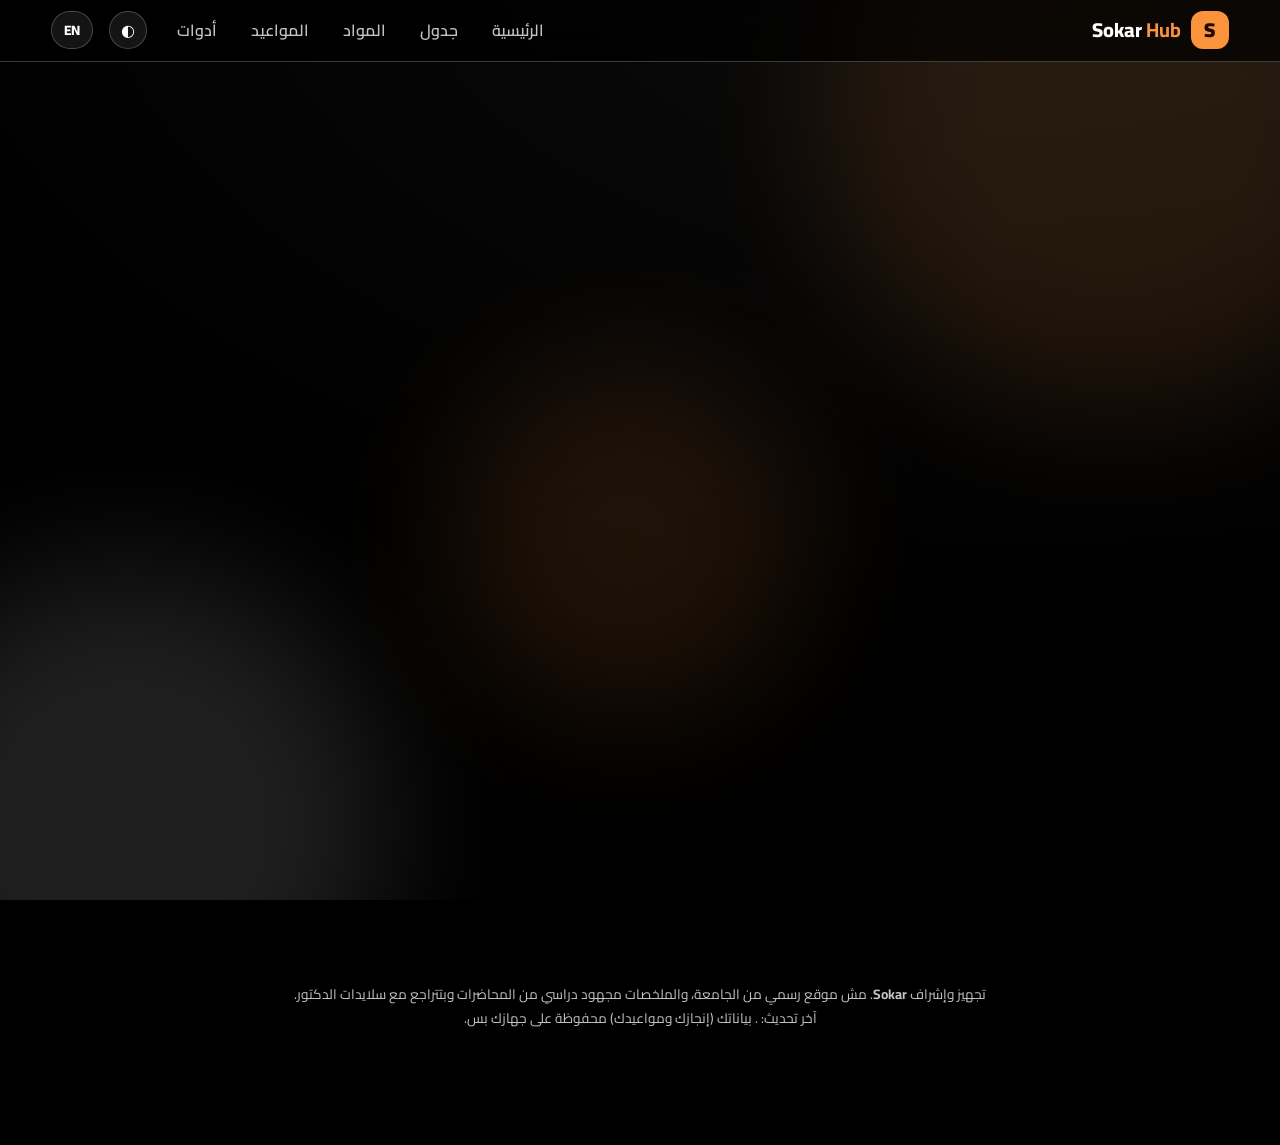
==== ar.html @ 4bd0cea4 "Add Arabic version of the website" ====
<!doctype html>
<html lang="ar" dir="rtl">
<head>
<meta charset="utf-8"><script>(function(){try{var l=localStorage.getItem("sokar.lang"),h=location.hash,ar=document.documentElement.lang==="ar";if(!l&&!ar&&/^ar/i.test(navigator.language||""))l="ar";if(l==="ar"&&!ar)location.replace("ar.html"+h);if(l==="en"&&ar)location.replace("./"+h)}catch(e){}})()</script>
<meta name="viewport" content="width=device-width,initial-scale=1,viewport-fit=cover">
<title>Sokar Hub | منصة دفعة بيزنس AIU</title>
<meta name="description" content="ملخصات المواد، المواعيد، كويزات تدريب وحاسبة معدل لدفعة Business سنة أولى AIU. تجهيز Sokar.">
<meta name="theme-color" content="#000000"><meta name="color-scheme" content="dark light">
<link rel="alternate" hreflang="en" href="./"><link rel="icon" href="data:image/svg+xml,%3Csvg xmlns='http://www.w3.org/2000/svg' viewBox='0 0 64 64'%3E%3Crect width='64' height='64' rx='16' fill='%2314b8a6'/%3E%3Ctext x='32' y='44' font-size='34' text-anchor='middle' fill='white' font-family='Arial' font-weight='700'%3ES%3C/text%3E%3C/svg%3E">
<link rel="preconnect" href="https://fonts.googleapis.com"><link rel="preconnect" href="https://fonts.gstatic.com" crossorigin>
<link href="https://fonts.googleapis.com/css2?family=Cairo:wght@400;600;800;900&display=swap" rel="stylesheet">
<link rel="stylesheet" href="css/style.css">
</head>
<body>
<div class="bg" aria-hidden="true"><i class="b b1"></i><i class="b b2"></i><i class="b b3"></i><canvas id="stars"></canvas></div>
<header class="top"><a class="brand" href="#/"><span class="logo">S</span><span>Sokar <b>Hub</b></span></a>
<nav id="nav"><a href="#/" data-r="home">الرئيسية</a><a href="#/table" data-r="table">جدول</a><a href="#/courses" data-r="courses">المواد</a><a href="#/deadlines" data-r="deadlines">المواعيد</a><a href="#/tools" data-r="tools">أدوات</a></nav>
<button id="theme" class="icon-btn" aria-label="تبديل الثيم">◐</button><a id="lang" class="icon-btn lang" href="./" lang="en" hreflang="en" aria-label="Switch to English">EN</a></header>
<main id="app" tabindex="-1"></main>
<footer class="foot"><p>تجهيز وإشراف <b>Sokar</b>. مش موقع رسمي من الجامعة، والملخصات مجهود دراسي من المحاضرات وبتتراجع مع سلايدات الدكتور.</p><p>آخر تحديث: <span id="upd"></span>. بياناتك (إنجازك ومواعيدك) محفوظة على جهازك بس.</p></footer>
<nav class="bottom" id="bnav"><a href="#/" data-r="home"><svg viewBox="0 0 24 24"><path d="M3 11l9-8 9 8v9a1 1 0 0 1-1 1h-5v-6H9v6H4a1 1 0 0 1-1-1z"/></svg>الرئيسية</a><a href="#/table" data-r="table"><svg viewBox="0 0 24 24"><rect x="3" y="4" width="18" height="17" rx="3"/><path d="M3 10h18M9 10v11M15 10v11"/></svg>جدول</a><a href="#/courses" data-r="courses"><svg viewBox="0 0 24 24"><path d="M4 5c3-1 6-1 8 1 2-2 5-2 8-1v13c-3-1-6-1-8 1-2-2-5-2-8-1z"/></svg>المواد</a><a href="#/deadlines" data-r="deadlines"><svg viewBox="0 0 24 24"><rect x="3" y="5" width="18" height="16" rx="3"/><path d="M8 3v4M16 3v4M3 11h18"/></svg>المواعيد</a><a href="#/tools" data-r="tools"><svg viewBox="0 0 24 24"><circle cx="12" cy="12" r="9"/><path d="M12 7v5l3 2"/></svg>أدوات</a></nav>
<script src="js/ar/data-core.js"></script><script src="js/ar/data-acc.js"></script><script src="js/ar/data-fin.js"></script><script src="js/ar/data-mat.js"></script><script src="js/ar/data-mgt.js"></script><script src="js/ar/data-misc.js"></script><script src="js/ar/app.js"></script>
<script>(function(){var a=document.getElementById("lang"),ar=document.documentElement.lang==="ar";a.addEventListener("click",function(){try{localStorage.setItem("sokar.lang",ar?"en":"ar");sessionStorage.setItem("sokar.sw","1")}catch(e){}a.href=(ar?"./":"ar.html")+location.hash})})()</script></body></html>
---- css/style.css ----
:root{--bg:#0a0f1f;--bg2:#10172e;--card:rgba(255,255,255,.06);--bd:rgba(255,255,255,.12);--tx:#eef2ff;--mut:#9aa7c7;--pri:#2dd4bf;--pri2:#8b5cf6;--warn:#fbbf24;--ok:#34d399;--r:20px;--sh:0 10px 40px rgba(0,0,0,.35)}
[data-theme=light]{--bg:#f4f6ff;--bg2:#fff;--card:rgba(255,255,255,.85);--bd:rgba(20,30,70,.12);--tx:#10162f;--mut:#56608a;--sh:0 10px 30px rgba(40,50,120,.12)}
*{box-sizing:border-box;margin:0}html{scroll-behavior:smooth}
body{font-family:Cairo,"Segoe UI",Tahoma,sans-serif;background:var(--bg);color:var(--tx);line-height:1.8;overflow-x:hidden;padding-bottom:84px}
a{color:inherit;text-decoration:none}button,input,select{font:inherit;color:inherit}
.bg{position:fixed;inset:0;z-index:-1;overflow:hidden;background:radial-gradient(1200px 700px at 80% -10%,var(--bg2),var(--bg))}
.b{position:absolute;border-radius:50%;filter:blur(70px);opacity:.5;animation:drift 18s ease-in-out infinite alternate}
.b1{width:46vmax;height:46vmax;background:#14b8a6;top:-14vmax;right:-10vmax}.b2{width:40vmax;height:40vmax;background:#7c3aed;bottom:-14vmax;left:-10vmax;animation-delay:-6s}.b3{width:28vmax;height:28vmax;background:#f59e0b;top:40%;left:35%;opacity:.18;animation-delay:-11s}
[data-theme=light] .b{opacity:.22}
@keyframes drift{to{transform:translate(6vmax,5vmax) scale(1.15)}}
#stars{position:absolute;inset:0;width:100%;height:100%}
.top{position:sticky;top:0;z-index:20;display:flex;align-items:center;gap:16px;padding:10px 4vw;backdrop-filter:blur(18px);background:color-mix(in srgb,var(--bg) 70%,transparent);border-bottom:1px solid var(--bd)}
.brand{display:flex;align-items:center;gap:10px;font-weight:800;font-size:1.2rem}.brand b{background:linear-gradient(90deg,var(--pri),var(--pri2));-webkit-background-clip:text;background-clip:text;color:transparent}
.logo{display:grid;place-items:center;width:38px;height:38px;border-radius:12px;background:linear-gradient(135deg,var(--pri),var(--pri2));color:#fff;font-weight:900;animation:pulse 3.5s infinite}
@keyframes pulse{50%{box-shadow:0 0 0 10px rgba(45,212,191,0)}0%{box-shadow:0 0 0 0 rgba(45,212,191,.5)}}
#nav{display:flex;gap:6px;margin-inline-start:auto}#nav a{padding:6px 14px;border-radius:99px;color:var(--mut);font-weight:600;transition:.25s}#nav a:hover,#nav a.on{background:var(--card);color:var(--tx)}
.icon-btn{background:var(--card);border:1px solid var(--bd);border-radius:50%;width:38px;height:38px;cursor:pointer}
main{max-width:1120px;margin:auto;padding:24px 4vw 40px;outline:none}
main.in>*{animation:rise .45s both}@keyframes rise{from{opacity:0;transform:translateY(18px)}}
.reveal{opacity:0;transform:translateY(24px);transition:opacity .5s,transform .5s}.reveal.seen{opacity:1;transform:none}
.card{background:var(--card);border:1px solid var(--bd);border-radius:var(--r);padding:20px;box-shadow:var(--sh);backdrop-filter:blur(12px);transition:transform .25s,border-color .25s}
.card:hover{border-color:color-mix(in srgb,var(--pri) 50%,var(--bd))}
.hero{display:grid;grid-template-columns:1.1fr .9fr;gap:30px;align-items:center;min-height:460px;padding:20px 0}
.pill{display:inline-block;padding:4px 16px;border-radius:99px;background:var(--card);border:1px solid var(--bd);color:var(--pri);font-weight:700;font-size:.9rem}
h1{font-size:clamp(2.3rem,6vw,4.3rem);line-height:1.15;font-weight:900;margin:14px 0}
.grad{background:linear-gradient(90deg,var(--pri),var(--pri2),var(--warn),var(--pri));background-size:300% 100%;-webkit-background-clip:text;background-clip:text;color:transparent;animation:flow 6s linear infinite}
@keyframes flow{to{background-position:300% 0}}
.lead{color:var(--mut);font-size:1.1rem;max-width:560px}.cta{display:flex;gap:12px;flex-wrap:wrap;margin-top:22px}.cta.c{justify-content:center}
.btn{display:inline-flex;align-items:center;justify-content:center;gap:6px;padding:10px 22px;border-radius:14px;border:1px solid var(--bd);background:var(--card);cursor:pointer;font-weight:700;transition:.2s}.btn:hover{transform:translateY(-2px)}
.btn.pri{background:linear-gradient(135deg,var(--pri),var(--pri2));color:#fff;border:0;box-shadow:0 8px 24px rgba(99,102,241,.35)}.btn.sm{padding:4px 12px;font-size:.85rem;border-radius:10px}.btn:disabled{opacity:.45;cursor:not-allowed;transform:none}
.hero-art{position:relative;aspect-ratio:1;max-width:440px;margin:auto;width:100%}
.core{position:absolute;inset:25%;display:grid;place-items:center;animation:float 6s ease-in-out infinite}.core svg{width:100%}
.orbit{position:absolute;inset:0;border-radius:50%;border:1px dashed var(--bd);animation:spin 26s linear infinite}.o2{inset:12%;animation-duration:36s;animation-direction:reverse}
.orbit i{position:absolute;display:grid;place-items:center;width:46px;height:46px;border-radius:14px;background:var(--card);border:1px solid var(--bd);font-style:normal;font-weight:800;font-size:1.2rem;color:var(--pri);}
.o1 i:nth-child(1){top:-23px;left:calc(50% - 23px)}.o1 i:nth-child(2){bottom:12%;right:2%}.o1 i:nth-child(3){bottom:12%;left:2%}
.o2 i:nth-child(1){top:6%;right:6%}.o2 i:nth-child(2){bottom:-23px;left:calc(50% - 23px)}.o2 i:nth-child(3){top:20%;left:-20px}
.orbit i{animation:spin 26s linear infinite reverse}.o2 i{animation-duration:36s;animation-direction:normal}
@keyframes spin{to{transform:rotate(360deg)}}@keyframes float{50%{transform:translateY(-14px)}}
.float{position:absolute;padding:6px 14px;border-radius:14px;background:linear-gradient(135deg,var(--pri),var(--pri2));color:#fff;font-weight:800;box-shadow:var(--sh);animation:float 5s ease-in-out infinite}
.f1{top:6%;right:0}.f2{bottom:10%;left:-4%;animation-delay:-2s}.f3{bottom:-2%;right:20%;animation-delay:-3.5s;background:linear-gradient(135deg,#f59e0b,#ef4444)}
.stats{display:grid;grid-template-columns:repeat(4,1fr);gap:14px;margin:24px 0}.stats div{background:var(--card);border:1px solid var(--bd);border-radius:var(--r);padding:16px;text-align:center}.stats b{display:block;font-size:2.2rem;font-weight:900;background:linear-gradient(90deg,var(--pri),var(--pri2));-webkit-background-clip:text;background-clip:text;color:transparent}.stats span{color:var(--mut)}
.next{display:flex;align-items:center;gap:18px;flex-wrap:wrap;justify-content:space-between;margin:10px 0 30px;border-color:color-mix(in srgb,var(--warn) 45%,var(--bd))}.next h2{font-size:1.4rem}
.count{font-size:1.7rem;font-weight:900;color:var(--warn);animation:glow 2.4s infinite}@keyframes glow{50%{text-shadow:0 0 18px rgba(251,191,36,.7)}}
.sec,.pg{font-size:1.8rem;font-weight:900;margin:34px 0 14px}.pg{margin-top:8px}.mut{color:var(--mut)}.small{font-size:.9rem}.center{text-align:center}.note{margin-top:22px;color:var(--mut);font-size:.9rem}
.grid{display:grid;grid-template-columns:repeat(auto-fill,minmax(250px,1fr));gap:16px}
.cc{display:block;position:relative;overflow:hidden;transform-style:preserve-3d}
.cc::before{content:"";position:absolute;inset:-40% auto auto -30%;width:70%;aspect-ratio:1;border-radius:50%;background:hsl(var(--h) 85% 55%);opacity:.18;filter:blur(30px);transition:.4s}.cc:hover::before{opacity:.35;transform:scale(1.3)}
.cc-top{display:flex;justify-content:space-between;align-items:center}.cc-ic{display:grid;place-items:center;width:54px;height:54px;border-radius:16px;background:linear-gradient(135deg,hsl(var(--h) 85% 55%),hsl(calc(var(--h) + 50) 80% 55%));color:#fff}.cc-ic.big{width:72px;height:72px;border-radius:22px}.ic{width:60%}
.code{font-weight:900;letter-spacing:1px;color:hsl(var(--h,170) 85% 62%);direction:ltr;display:inline-block}.cc h3{font-size:1.2rem}.cc-foot{display:flex;gap:10px;flex-wrap:wrap;margin-top:12px;font-size:.8rem;color:var(--mut)}.cc-foot span{background:var(--card);border-radius:99px;padding:1px 10px;border:1px solid var(--bd)}
.ring{width:56px;height:56px}.rt{fill:none;stroke:var(--bd);stroke-width:6}.rp{fill:none;stroke-width:6;stroke-linecap:round;transition:stroke-dashoffset 1s}.ring text{fill:var(--tx);font-size:15px;font-weight:800}
.links{display:grid;grid-template-columns:repeat(auto-fit,minmax(220px,1fr));gap:14px}.links a{display:flex;flex-direction:column}
.tips{margin-top:26px;border-color:color-mix(in srgb,var(--pri) 40%,var(--bd))}
.back{color:var(--pri);font-weight:700}.chead{display:flex;align-items:center;gap:18px;margin:14px 0 18px;flex-wrap:wrap}.chead h1{font-size:2rem;margin:0}.chead .ring{margin-inline-start:auto;width:76px;height:76px}.info{margin-bottom:16px;font-size:.95rem}.info p+p{margin-top:6px}
.tabs{display:flex;gap:8px;margin:16px 0;position:sticky;top:60px;z-index:5}.tab{padding:8px 22px;border-radius:99px;border:1px solid var(--bd);background:var(--card);cursor:pointer;font-weight:700;backdrop-filter:blur(10px)}.tab.on{background:linear-gradient(135deg,var(--pri),var(--pri2));color:#fff;border:0}
.lec{margin-bottom:12px;padding:0}.lec summary{display:flex;align-items:center;gap:12px;padding:16px 18px;cursor:pointer;list-style:none;font-weight:700}.lec summary::-webkit-details-marker{display:none}.lec[open]{border-color:var(--pri)}
.num{display:grid;place-items:center;min-width:34px;height:34px;border-radius:10px;background:var(--bd);font-weight:800}.lt{flex:1}.chk{display:flex;gap:6px;align-items:center;font-size:.8rem;color:var(--mut);font-weight:600}.chk input{accent-color:var(--pri);width:18px;height:18px}
.pts{padding:0 40px 8px 18px;margin:0}.pts li{margin:6px 0}.lec .pts{padding-top:2px;animation:rise .4s}.terms{display:flex;gap:8px;flex-wrap:wrap;padding:6px 18px 18px}.term{background:color-mix(in srgb,var(--pri) 14%,transparent);border:1px solid var(--bd);border-radius:10px;padding:2px 12px;font-size:.88rem}.term b{color:var(--pri)}
.fc-wrap{max-width:560px;margin:auto}.fc{perspective:900px;height:260px;position:relative;cursor:pointer;margin-bottom:16px}.face{position:absolute;inset:0;display:flex;flex-direction:column;justify-content:center;align-items:center;text-align:center;padding:24px;border-radius:var(--r);border:1px solid var(--bd);background:var(--card);backface-visibility:hidden;transition:transform .6s;font-size:1.3rem;font-weight:700;box-shadow:var(--sh)}.back{}.face.back{transform:rotateY(180deg);background:linear-gradient(135deg,color-mix(in srgb,var(--pri) 25%,var(--bg2)),color-mix(in srgb,var(--pri2) 25%,var(--bg2)))}.fc.flip .front{transform:rotateY(180deg)}.fc.flip .back{transform:rotateY(0)}.face small,.face em{color:var(--mut);font-size:.8rem;font-style:normal}.fc-btns{display:flex;gap:10px;justify-content:center}
.q h3{margin:10px 0 14px}.bar{height:6px;background:var(--bd);border-radius:9px;overflow:hidden}.bar i{display:block;height:100%;background:linear-gradient(90deg,var(--pri),var(--pri2));transition:width .4s}.opts{display:grid;gap:10px}.opt{padding:12px 16px;border-radius:14px;border:1px solid var(--bd);background:var(--card);cursor:pointer;text-align:start;font-weight:600;transition:.2s}.opt:hover:not(:disabled){border-color:var(--pri);transform:translateX(-4px)}.opt.right{background:rgba(52,211,153,.2);border-color:var(--ok);animation:pop .4s}.opt.wrong{background:rgba(248,113,113,.2);border-color:#f87171;animation:shake .4s}.why{margin:12px 0;color:var(--mut)}.res{text-align:center}.res h2{font-size:2.6rem}
@keyframes pop{50%{transform:scale(1.03)}}@keyframes shake{25%{transform:translateX(6px)}75%{transform:translateX(-6px)}}
.tl{display:grid;gap:14px;position:relative}.ev{display:flex;gap:16px;justify-content:space-between;flex-wrap:wrap;position:relative;border-inline-start:5px solid var(--bd)}.ev.ok{border-inline-start-color:var(--ok)}.ev.warn{border-inline-start-color:var(--warn)}.ev.soft{border-inline-start-color:var(--pri2)}.dot{display:none}
.ev-top{display:flex;gap:8px;margin-bottom:4px}.tag{padding:0 12px;border-radius:99px;font-size:.78rem;font-weight:800;background:var(--card);border:1px solid var(--bd)}.tag.ok{color:var(--ok)}.tag.warn{color:var(--warn)}.tag.soft{color:#a78bfa}.ev h3{font-size:1.15rem}.ev-side{display:flex;flex-direction:column;align-items:flex-end;gap:8px;justify-content:center}.cdn{color:var(--warn);font-size:1.15rem}
.cal{margin-top:24px}.cal h2{font-size:1.3rem}.cal .pts{padding-inline-end:18px}.add{display:flex;gap:10px;flex-wrap:wrap;margin:12px 0}.add input,.gp,.gh{padding:9px 14px;border-radius:12px;border:1px solid var(--bd);background:var(--card);flex:1;min-width:130px}.mine{list-style:none;padding:0}.mine li{display:flex;gap:10px;align-items:center;padding:8px 0;border-bottom:1px solid var(--bd)}.mine li span{flex:1}
.two{display:grid;grid-template-columns:1fr 1fr;gap:18px}.pomo{position:relative;width:200px;margin:14px auto}.pomo svg{width:100%}.pomo .rp{stroke:var(--pri);stroke-width:8;transition:stroke-dashoffset 1s linear}.pomo .rt{stroke-width:8}.pomo b{position:absolute;inset:0;display:grid;place-items:center;font-size:2.2rem;font-weight:900}
.gc{display:grid;grid-template-columns:70px 1fr 78px 60px 80px;gap:8px;align-items:center;margin:8px 0}.gc .gp,.gc .gh{min-width:0;padding:6px 8px}.gg{text-align:center;color:var(--pri)}.gres{display:flex;justify-content:space-between;align-items:center;margin:14px 0;padding:14px 18px;border-radius:16px;background:linear-gradient(135deg,color-mix(in srgb,var(--pri) 25%,transparent),color-mix(in srgb,var(--pri2) 25%,transparent))}.gres b{font-size:2rem}
.foot{text-align:center;color:var(--mut);font-size:.85rem;padding:20px 4vw 30px}
.bottom{display:none;position:fixed;bottom:0;inset-inline:0;z-index:30;justify-content:space-around;padding:6px 8px calc(6px + env(safe-area-inset-bottom));background:color-mix(in srgb,var(--bg) 85%,transparent);backdrop-filter:blur(18px);border-top:1px solid var(--bd)}
.bottom a{display:flex;flex-direction:column;align-items:center;font-size:.72rem;color:var(--mut);font-weight:700;gap:2px;padding:4px 9px;border-radius:14px;transition:.2s}.bottom svg{width:22px;height:22px;fill:none;stroke:currentColor;stroke-width:1.8;stroke-linecap:round;stroke-linejoin:round}.bottom a.on{color:var(--pri);background:var(--card)}
.confetti{position:fixed;inset:0;pointer-events:none;z-index:99}
@media(max-width:820px){.hero{grid-template-columns:1fr;min-height:0;text-align:center}.lead{margin:auto}.cta{justify-content:center}.hero-art{max-width:300px}.stats{grid-template-columns:repeat(2,1fr)}.two{grid-template-columns:1fr}#nav{display:none}.top{justify-content:space-between}.icon-btn{margin-inline-start:auto}.bottom{display:flex}.gc{grid-template-columns:62px 1fr 70px 52px 70px}.gn{font-size:.8rem}.tabs{top:56px}.pts{padding-inline-end:28px}.chk span{display:none}}
@media(prefers-reduced-motion:reduce){*,*::before,*::after{animation:none!important;transition:none!important}.reveal{opacity:1;transform:none}}

html,body{overflow-x:hidden;max-width:100%}.b,.orbit{max-width:100vw}
.cmt{margin-top:18px}.cmrow{display:flex;flex-wrap:wrap;gap:10px;margin:12px 0}.cmrow input#cid{flex:1;min-width:140px;padding:10px 14px;border-radius:14px;border:1px solid var(--bd);background:var(--card);color:inherit;font:inherit}#cres{line-height:1.9}
.upd{margin:18px 0}

.bdua{font-size:1.25rem;line-height:2;margin:.4rem 0}.brk input[type=range]{vertical-align:middle;width:120px}

#intro{position:fixed;inset:0;z-index:9999;display:grid;place-items:center;background:radial-gradient(circle at 50% 40%,#1b2550,#070b18 70%);color:#eef2ff;text-align:center;padding:24px;transition:opacity .6s}
#intro.out{opacity:0;pointer-events:none}
.in-box{max-width:520px;display:grid;gap:18px;justify-items:center}
.in-salat{font-size:clamp(1.6rem,6vw,2.6rem);line-height:1.9;background:linear-gradient(90deg,#2dd4bf,#8b5cf6,#fbbf24);-webkit-background-clip:text;background-clip:text;color:transparent;animation:inUp 1.2s both,inGlow 3s 1.2s infinite alternate}
.in-wel{font-size:clamp(1.4rem,5vw,2.2rem);font-weight:700;animation:inUp 1s .9s both}
.in-q{animation:inUp 1s .6s both}.in-row{display:flex;gap:10px}
#inm{padding:.7rem 1rem;border-radius:14px;border:1px solid rgba(255,255,255,.25);background:rgba(255,255,255,.08);text-align:center;min-width:220px}
.in-go{animation:inUp 1s 1.4s both}
@keyframes inUp{from{opacity:0;transform:translateY(24px) scale(.96)}to{opacity:1;transform:none}}
@keyframes inGlow{to{filter:drop-shadow(0 0 14px rgba(45,212,191,.6))}}
@media(prefers-reduced-motion:reduce){#intro,#intro *{animation:none!important;transition:none!important}}

.wish{text-align:center;font-size:clamp(1.2rem,4vw,1.8rem);font-weight:700;padding:.6rem 0 0;background:linear-gradient(90deg,#2dd4bf,#8b5cf6,#fbbf24);-webkit-background-clip:text;background-clip:text;color:transparent}

.wordmark{text-align:center;font-weight:900;letter-spacing:.04em;font-size:clamp(3rem,16vw,6.5rem);line-height:1.1;padding-top:.6rem;background:linear-gradient(90deg,#2dd4bf,#8b5cf6,#fbbf24);-webkit-background-clip:text;background-clip:text;color:transparent;filter:drop-shadow(0 4px 24px rgba(139,92,246,.35))}.brand{font-size:1.25rem;font-weight:800}

main#app{min-height:100vh}
.ttr{display:flex;gap:12px;align-items:flex-start;padding:10px 0;border-top:1px solid var(--bd)}.ttt{flex:0 0 96px;font-weight:800;color:var(--pri);text-align:center;background:color-mix(in srgb,var(--pri) 12%,transparent);border-radius:10px;padding:4px 6px;font-size:.92rem}.ttd{display:flex;flex-direction:column;gap:2px;min-width:0}#tt h3{margin:16px 0 4px}
.ttd .tag{align-self:flex-start;width:auto}
.ttm{display:flex;flex-wrap:wrap;gap:2px 14px}

:root{color-scheme:dark}[data-theme=light]{color-scheme:light}

/* Theme H: solid black + orange (solid text/buttons, no gradient text) */
:root{--bg:#000;--bg2:#0c0c0c;--card:rgba(255,255,255,.08);--bd:rgba(255,255,255,.22);--tx:#fff;--mut:#c4c4c4;--pri:#fb923c;--pri2:#fb923c;--on:#1a0a00;--warn:#fde047}
[data-theme=light]{--bg:#fff7ed;--bg2:#fff;--card:rgba(255,255,255,.95);--bd:rgba(60,30,0,.2);--tx:#1c1209;--mut:#57432b;--pri:#c2410c;--pri2:#c2410c;--on:#fff;--warn:#a16207}
.grad,.wordmark,.in-salat,.stats b,.wish{background:none!important;-webkit-text-fill-color:currentColor!important;filter:none!important;color:var(--pri)!important}
.btn.pri,.logo,.float,.tab.on,.bottom a.on{background:var(--pri)!important;color:var(--on)!important}
.b{opacity:.12}.b1,.b3{background:var(--pri)}.b2{background:#fff}[data-theme=light] .b{opacity:.08}[data-theme=light] .b2{background:#c2410c}
#intro{background:radial-gradient(circle at 50% 40%,#2a1200,#000 70%)}

.gc>*{min-width:0}.gn{overflow-wrap:anywhere;font-size:.9rem}.gg{white-space:nowrap}
@media(max-width:560px){.gc{grid-template-columns:84px 64px 1fr;row-gap:6px;padding-bottom:8px;border-bottom:1px solid var(--bd)}.gn{grid-column:2/-1}.gg{text-align:start}}
.lang{display:inline-grid;place-items:center;width:auto;min-width:38px;padding:0 12px;border-radius:99px;font-weight:800;font-size:.85rem;color:var(--tx);text-decoration:none}.top .lang{margin-inline-start:0!important}
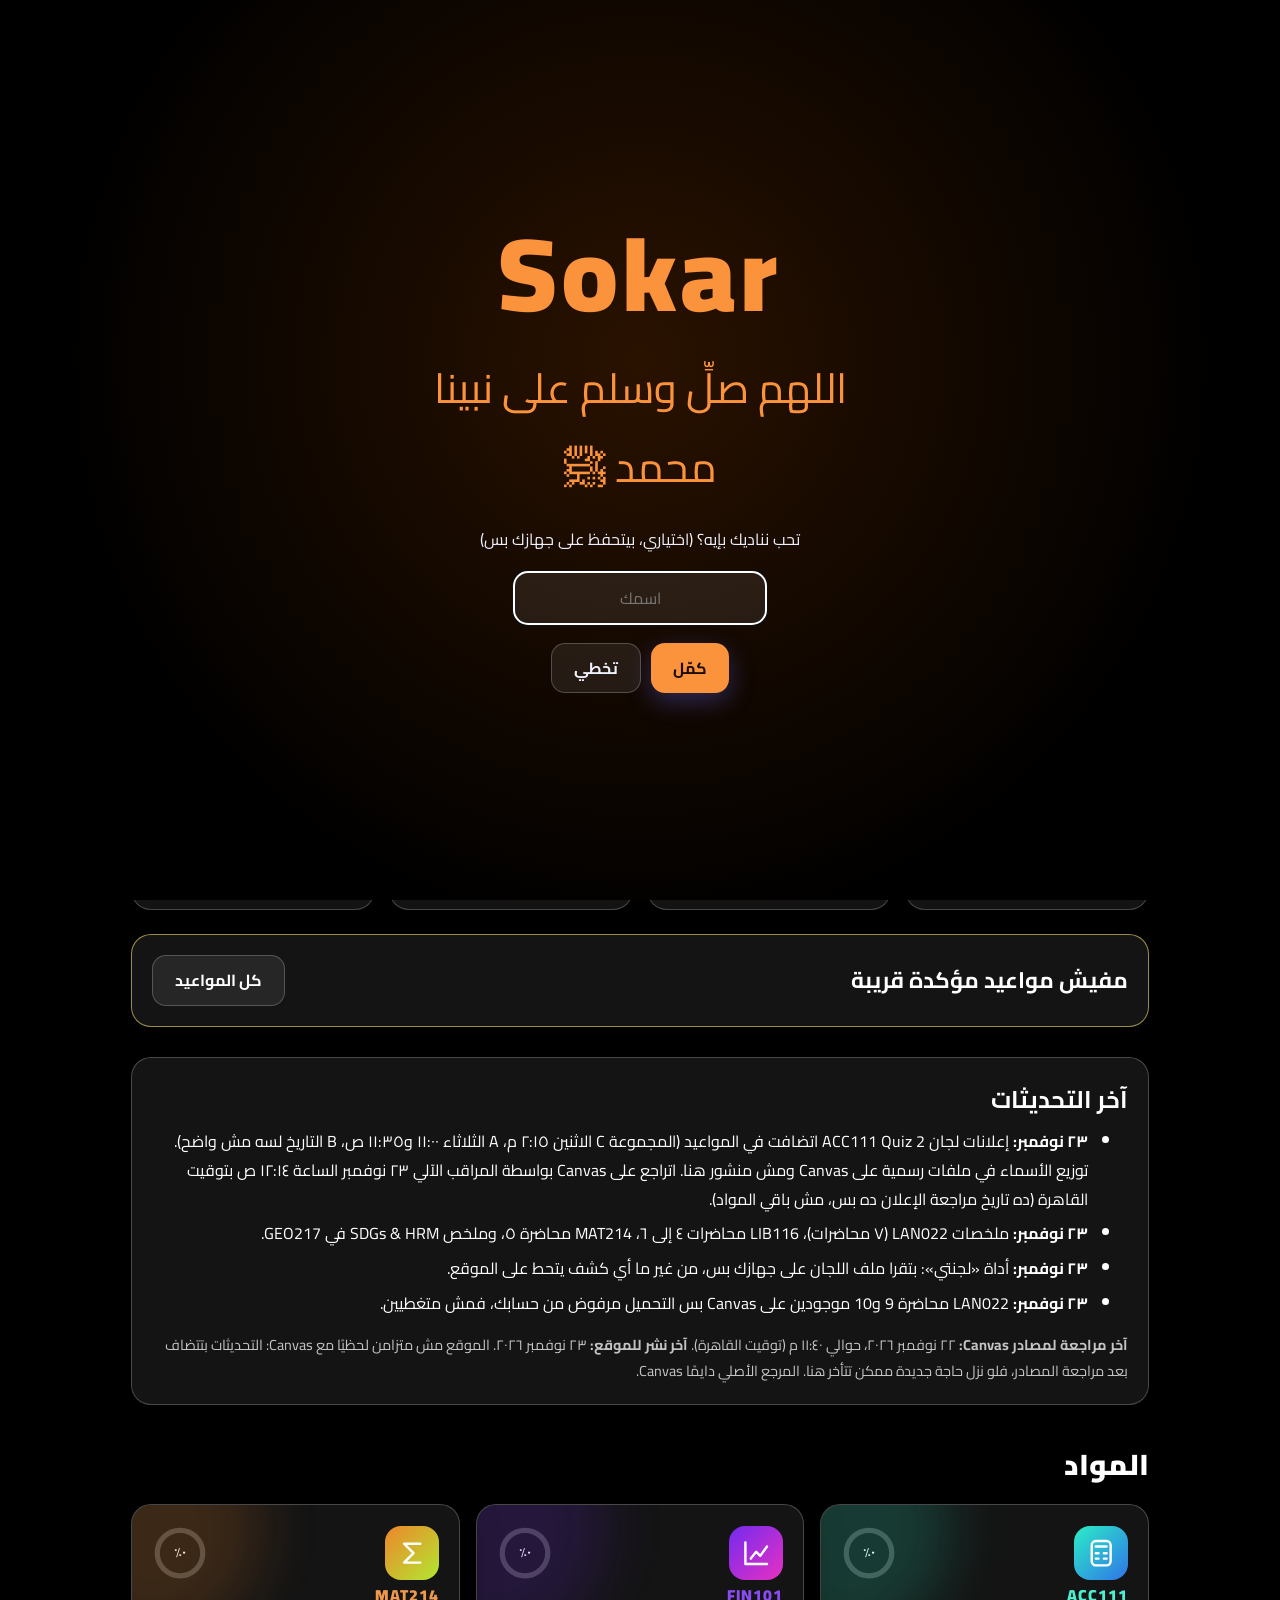
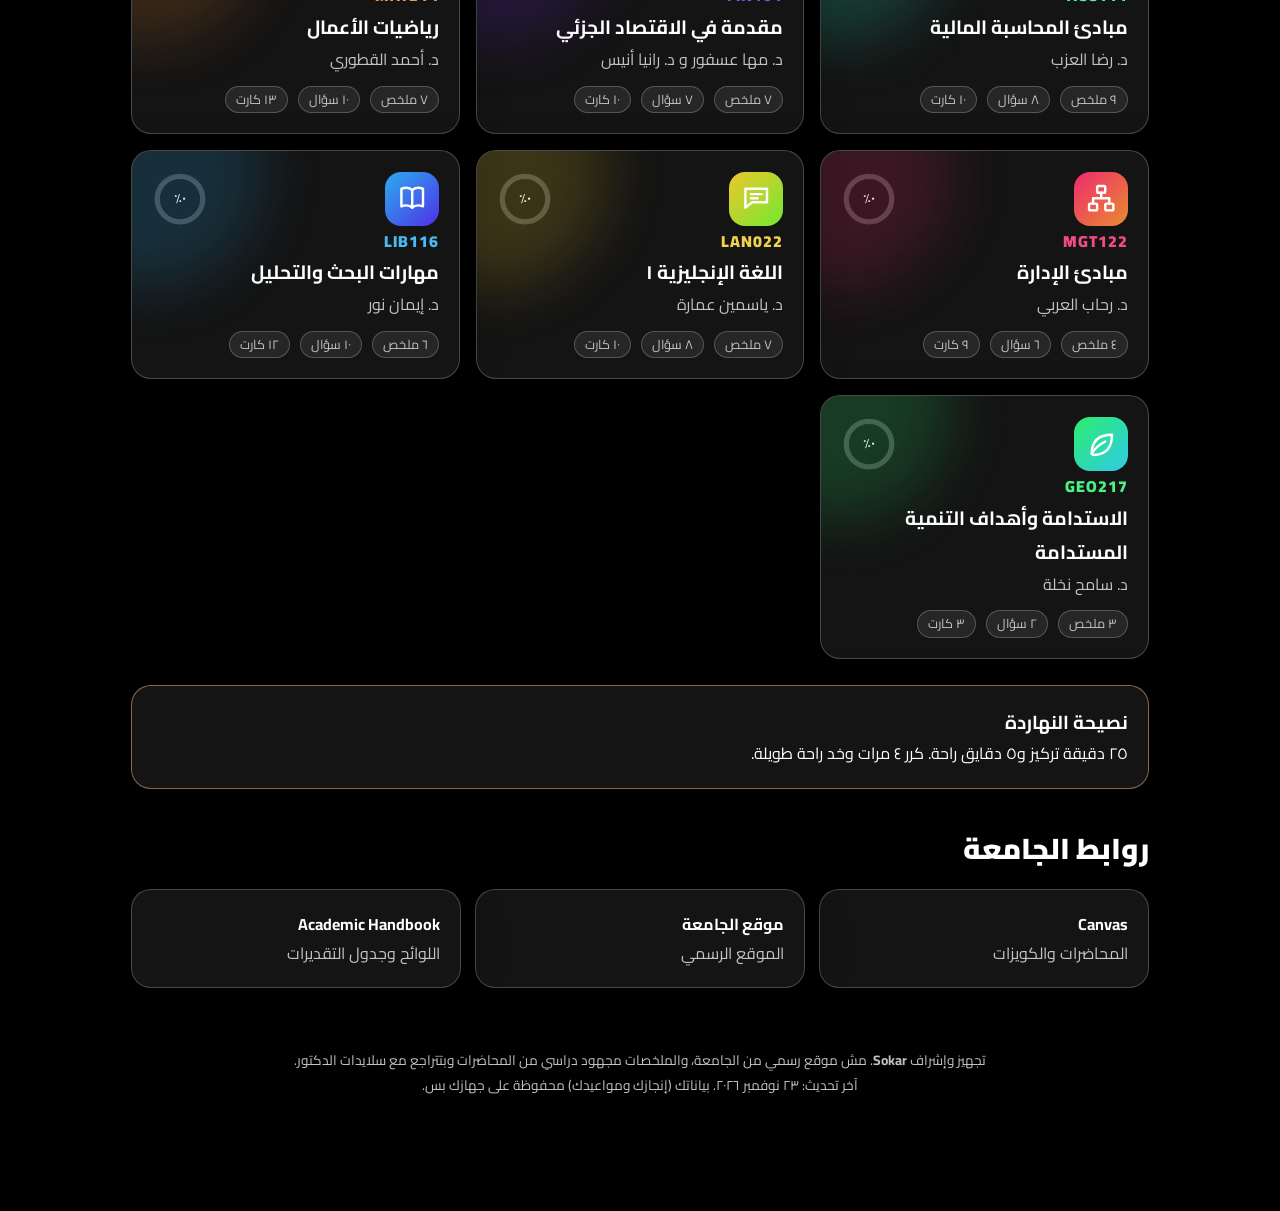
==== commit e33e796c: "Add language toggle script to ar.html" ====
--- a/ar.html
+++ b/ar.html
@@ -6,7 +6,7 @@
 <title>Sokar Hub | منصة دفعة بيزنس AIU</title>
 <meta name="description" content="ملخصات المواد، المواعيد، كويزات تدريب وحاسبة معدل لدفعة Business سنة أولى AIU. تجهيز Sokar.">
 <meta name="theme-color" content="#000000"><meta name="color-scheme" content="dark light">
-<link rel="alternate" hreflang="en" href="./"><link rel="icon" href="data:image/svg+xml,%3Csvg xmlns='http://www.w3.org/2000/svg' viewBox='0 0 64 64'%3E%3Crect width='64' height='64' rx='16' fill='%2314b8a6'/%3E%3Ctext x='32' y='44' font-size='34' text-anchor='middle' fill='white' font-family='Arial' font-weight='700'%3ES%3C/text%3E%3C/svg%3E">
+<link rel="alternate" hreflang="en" href="./"><link rel="manifest" href="manifest.webmanifest"><link rel="icon" type="image/png" sizes="192x192" href="icon-192.png"><link rel="apple-touch-icon" href="apple-touch-icon.png"><meta name="mobile-web-app-capable" content="yes"><meta name="apple-mobile-web-app-capable" content="yes"><meta name="apple-mobile-web-app-title" content="Sokar"><meta name="apple-mobile-web-app-status-bar-style" content="black">
 <link rel="preconnect" href="https://fonts.googleapis.com"><link rel="preconnect" href="https://fonts.gstatic.com" crossorigin>
 <link href="https://fonts.googleapis.com/css2?family=Cairo:wght@400;600;800;900&display=swap" rel="stylesheet">
 <link rel="stylesheet" href="css/style.css">
--- a/css/style.css
+++ b/css/style.css
@@ -110,3 +110,7 @@
 .gc>*{min-width:0}.gn{overflow-wrap:anywhere;font-size:.9rem}.gg{white-space:nowrap}
 @media(max-width:560px){.gc{grid-template-columns:84px 64px 1fr;row-gap:6px;padding-bottom:8px;border-bottom:1px solid var(--bd)}.gn{grid-column:2/-1}.gg{text-align:start}}
 .lang{display:inline-grid;place-items:center;width:auto;min-width:38px;padding:0 12px;border-radius:99px;font-weight:800;font-size:.85rem;color:var(--tx);text-decoration:none}.top .lang{margin-inline-start:0!important}
+.clock{display:inline-flex;flex-direction:column;align-items:center;gap:2px;margin:10px 0 4px;padding:8px 18px;min-width:210px;min-height:64px;justify-content:center;border-radius:16px;background:var(--card);border:1px solid var(--bd)}.clock b{font-size:1.6rem;line-height:1.2;color:var(--pri);font-variant-numeric:tabular-nums}.clock span{font-size:.82rem;color:var(--mut)}
+
+.clock{display:flex;width:fit-content;margin:16px 0 8px}@media(max-width:820px){.clock{margin-inline:auto}}
+.info bdi{unicode-bidi:isolate}
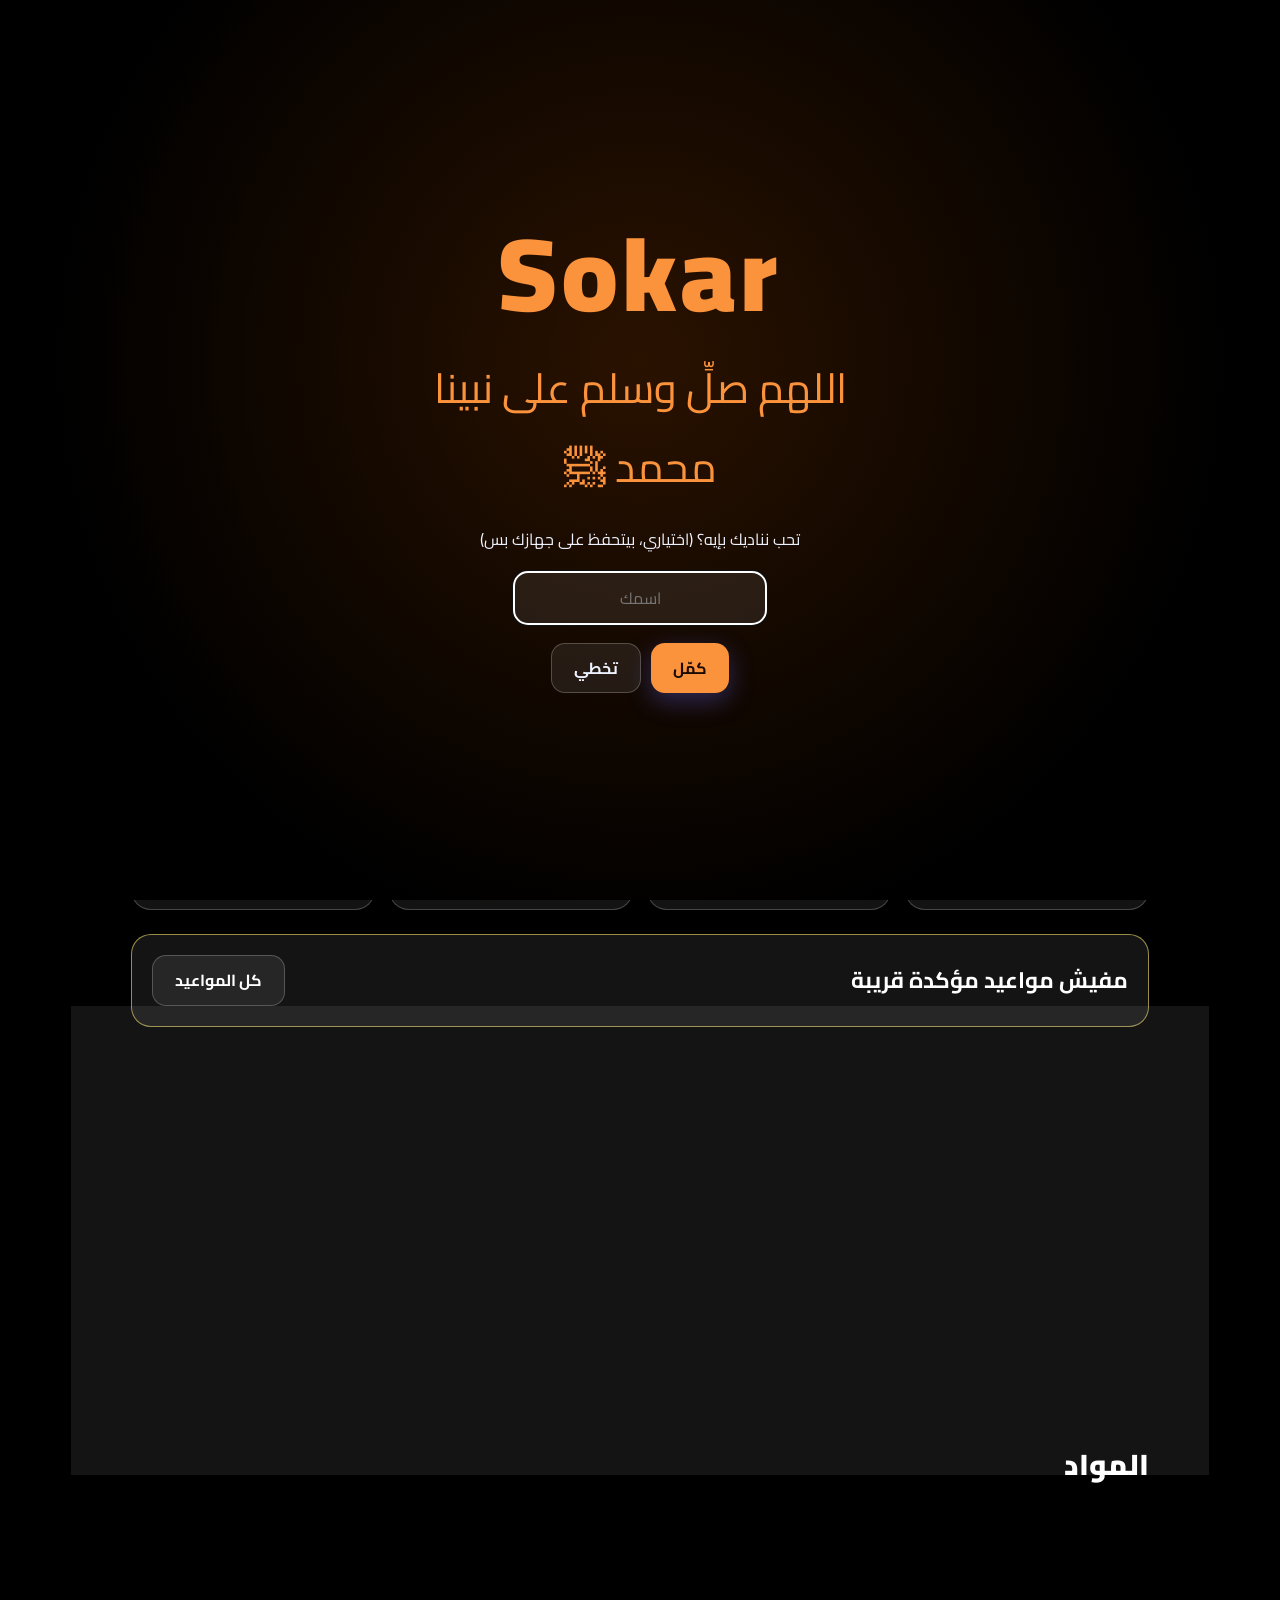
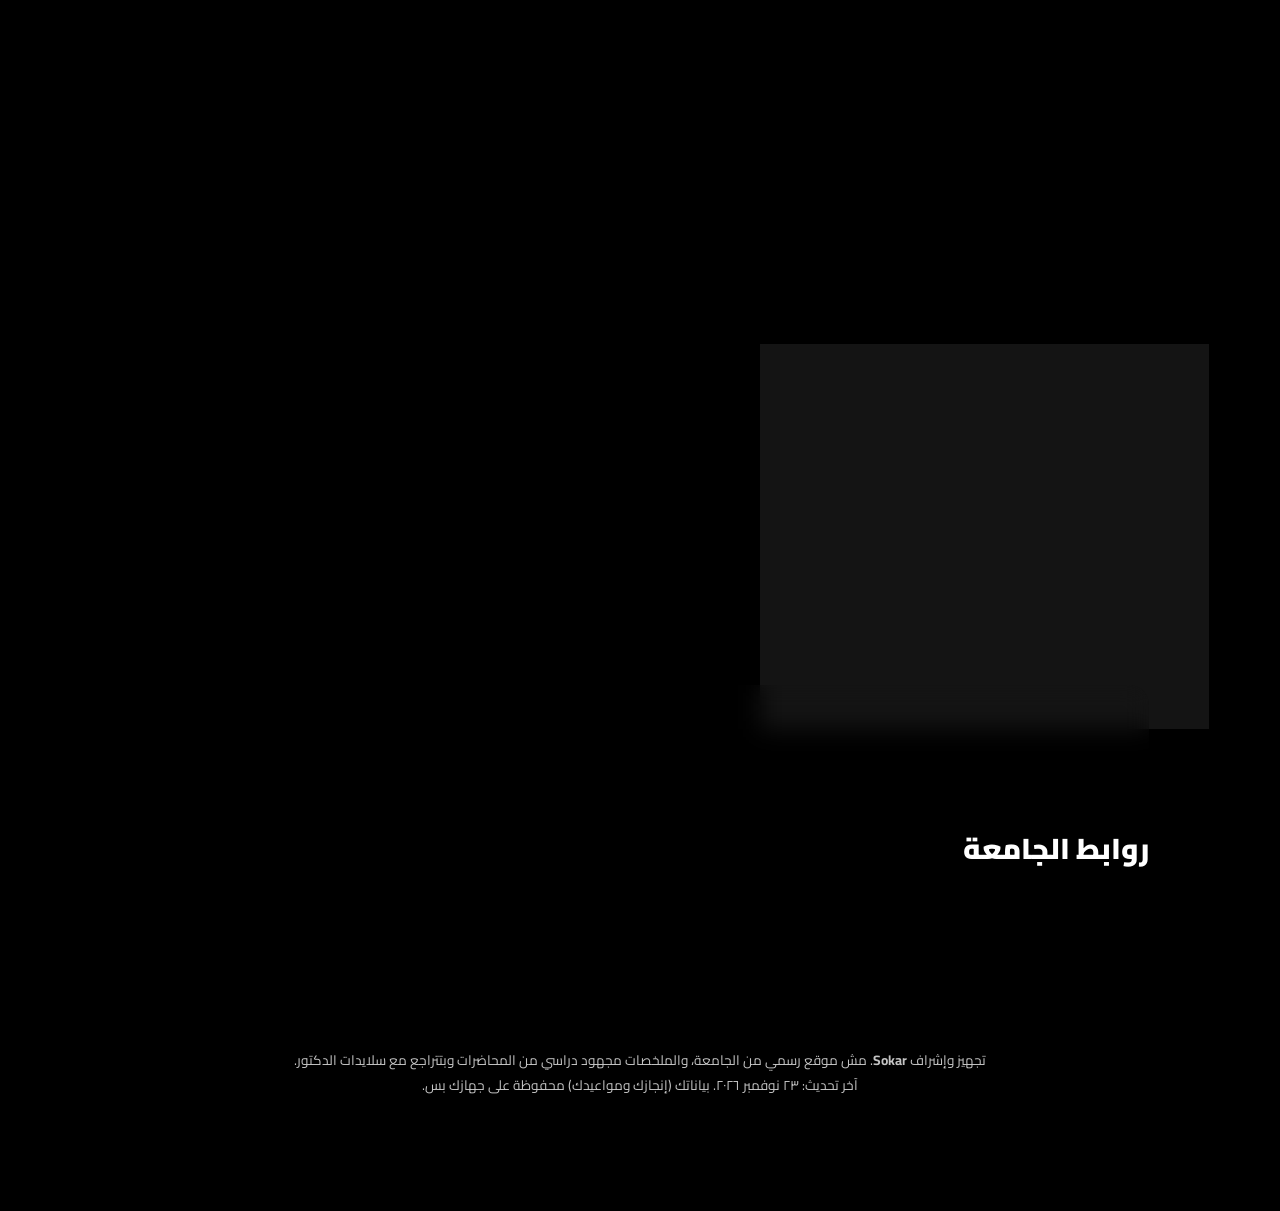
==== commit 4d3883dc: "Fix duplicate script and improve HTML structure" ====
--- a/ar.html
+++ b/ar.html
@@ -6,7 +6,7 @@
 <title>Sokar Hub | منصة دفعة بيزنس AIU</title>
 <meta name="description" content="ملخصات المواد، المواعيد، كويزات تدريب وحاسبة معدل لدفعة Business سنة أولى AIU. تجهيز Sokar.">
 <meta name="theme-color" content="#000000"><meta name="color-scheme" content="dark light">
-<link rel="alternate" hreflang="en" href="./"><link rel="manifest" href="manifest.webmanifest"><link rel="icon" type="image/png" sizes="192x192" href="icon-192.png"><link rel="apple-touch-icon" href="apple-touch-icon.png"><meta name="mobile-web-app-capable" content="yes"><meta name="apple-mobile-web-app-capable" content="yes"><meta name="apple-mobile-web-app-title" content="Sokar"><meta name="apple-mobile-web-app-status-bar-style" content="black">
+<link rel="alternate" hreflang="en" href="./"><link rel="manifest" href="manifest.webmanifest"><link rel="icon" type="image/png" sizes="192x192" href="[data-uri]"><link rel="apple-touch-icon" href="[data-uri]"><meta name="mobile-web-app-capable" content="yes"><meta name="apple-mobile-web-app-capable" content="yes"><meta name="apple-mobile-web-app-title" content="Sokar"><meta name="apple-mobile-web-app-status-bar-style" content="black">
 <link rel="preconnect" href="https://fonts.googleapis.com"><link rel="preconnect" href="https://fonts.gstatic.com" crossorigin>
 <link href="https://fonts.googleapis.com/css2?family=Cairo:wght@400;600;800;900&display=swap" rel="stylesheet">
 <link rel="stylesheet" href="css/style.css">
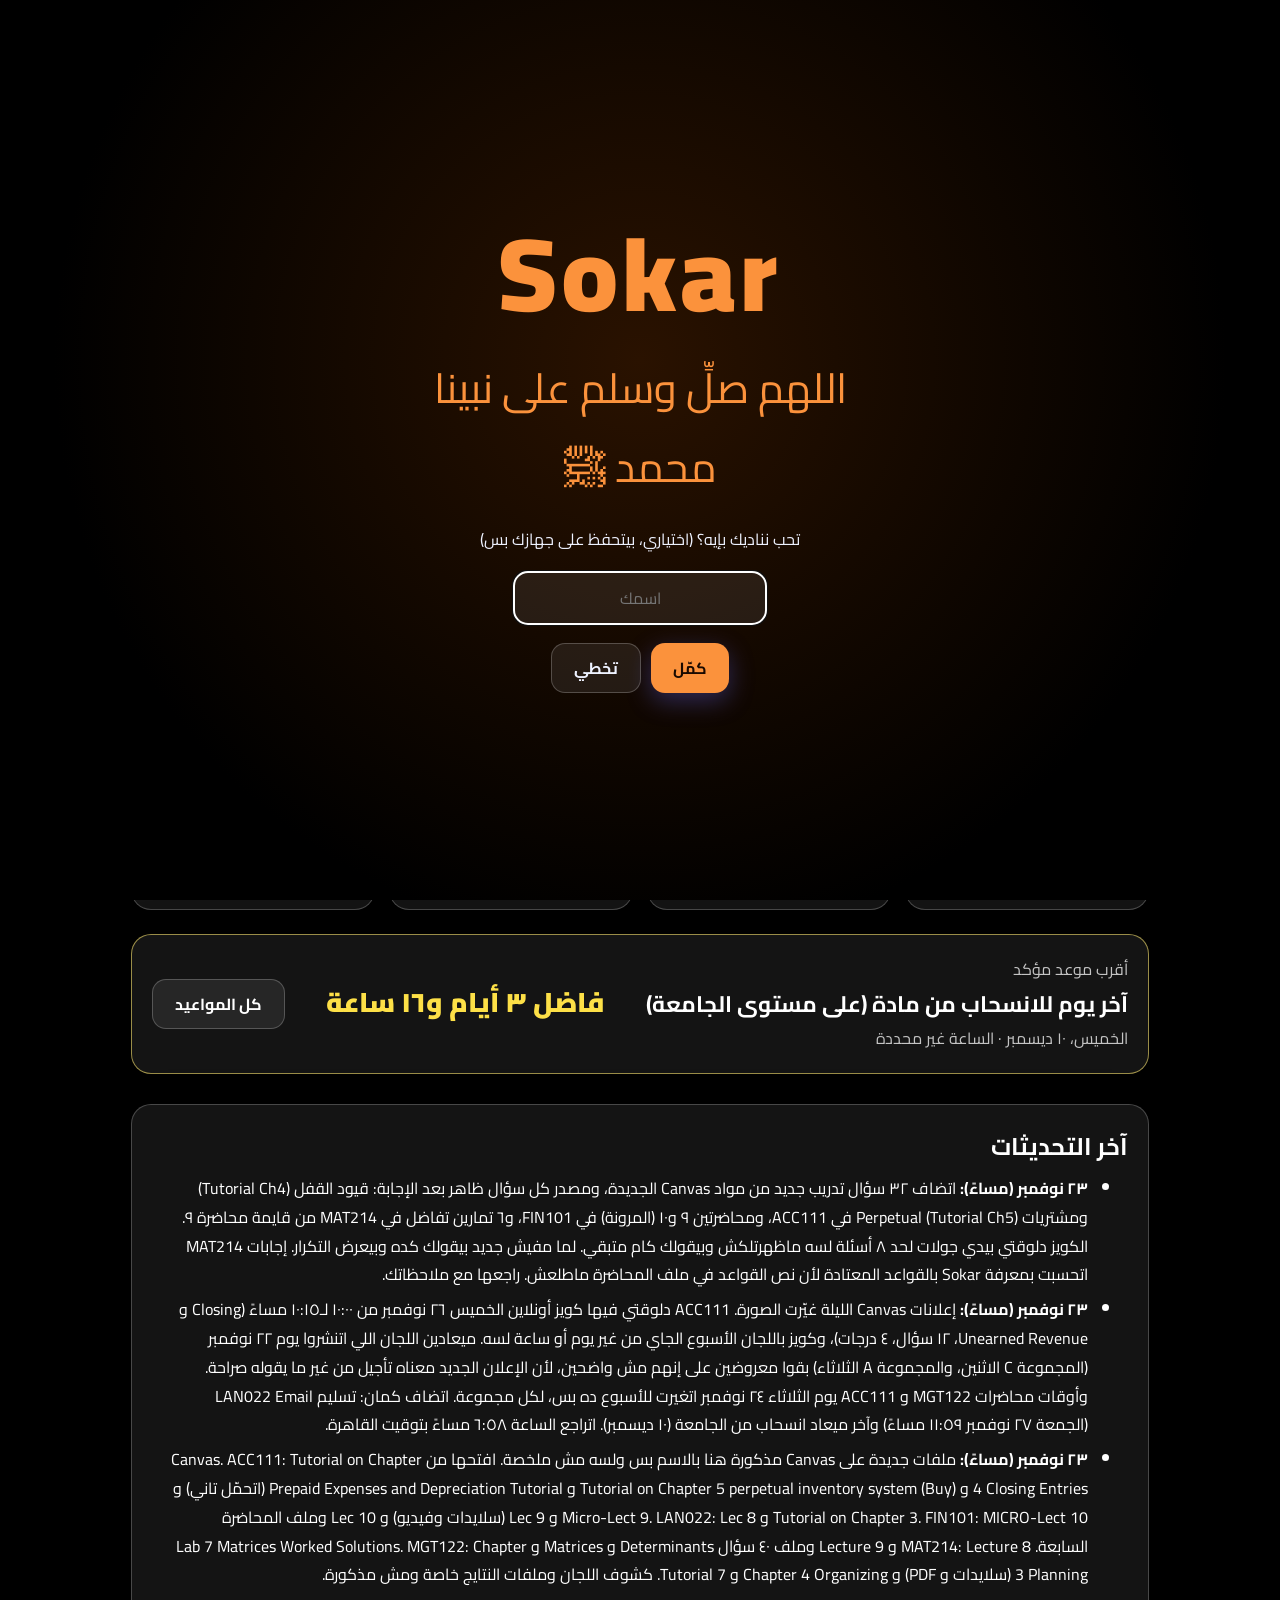
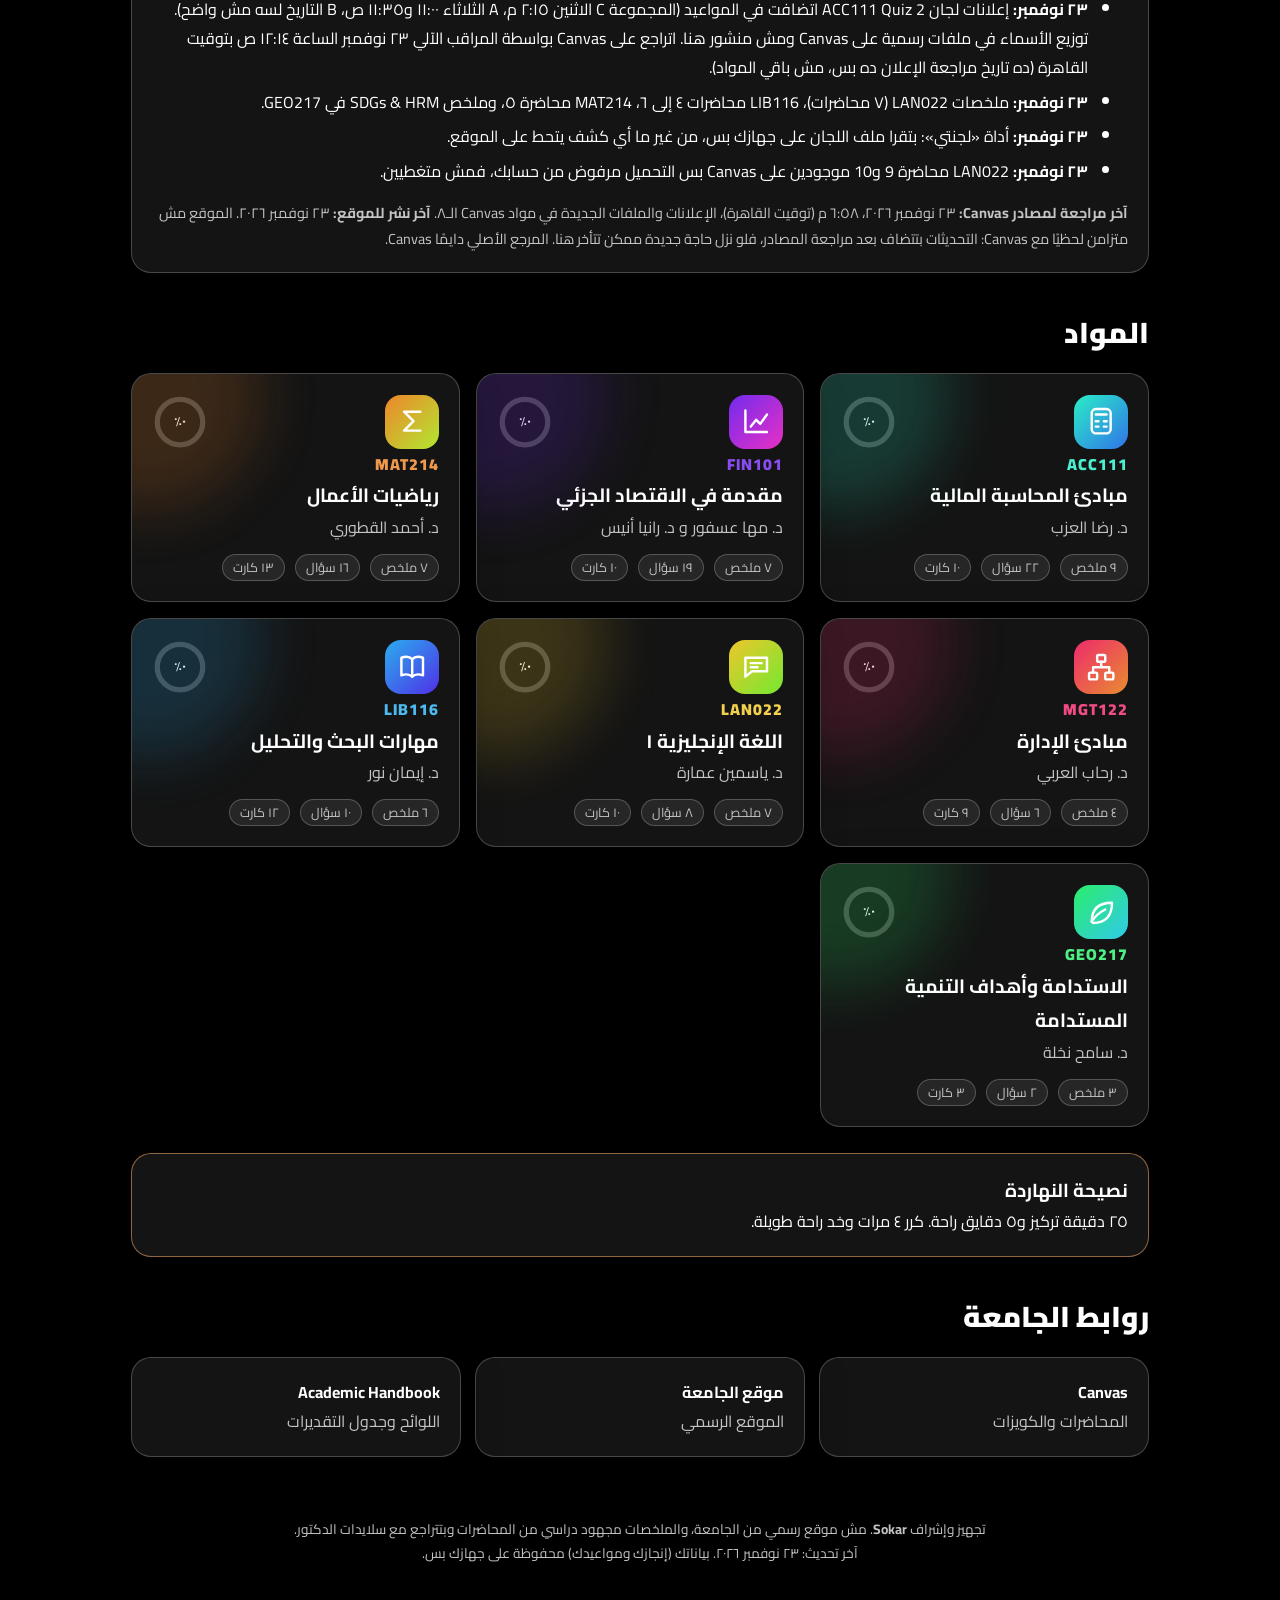
==== commit 57ab7933: "Update scripts in ar.html for additional data-bank" ====
--- a/ar.html
+++ b/ar.html
@@ -19,5 +19,5 @@
 <main id="app" tabindex="-1"></main>
 <footer class="foot"><p>تجهيز وإشراف <b>Sokar</b>. مش موقع رسمي من الجامعة، والملخصات مجهود دراسي من المحاضرات وبتتراجع مع سلايدات الدكتور.</p><p>آخر تحديث: <span id="upd"></span>. بياناتك (إنجازك ومواعيدك) محفوظة على جهازك بس.</p></footer>
 <nav class="bottom" id="bnav"><a href="#/" data-r="home"><svg viewBox="0 0 24 24"><path d="M3 11l9-8 9 8v9a1 1 0 0 1-1 1h-5v-6H9v6H4a1 1 0 0 1-1-1z"/></svg>الرئيسية</a><a href="#/table" data-r="table"><svg viewBox="0 0 24 24"><rect x="3" y="4" width="18" height="17" rx="3"/><path d="M3 10h18M9 10v11M15 10v11"/></svg>جدول</a><a href="#/courses" data-r="courses"><svg viewBox="0 0 24 24"><path d="M4 5c3-1 6-1 8 1 2-2 5-2 8-1v13c-3-1-6-1-8 1-2-2-5-2-8-1z"/></svg>المواد</a><a href="#/deadlines" data-r="deadlines"><svg viewBox="0 0 24 24"><rect x="3" y="5" width="18" height="16" rx="3"/><path d="M8 3v4M16 3v4M3 11h18"/></svg>المواعيد</a><a href="#/tools" data-r="tools"><svg viewBox="0 0 24 24"><circle cx="12" cy="12" r="9"/><path d="M12 7v5l3 2"/></svg>أدوات</a></nav>
-<script src="js/ar/data-core.js"></script><script src="js/ar/data-acc.js"></script><script src="js/ar/data-fin.js"></script><script src="js/ar/data-mat.js"></script><script src="js/ar/data-mgt.js"></script><script src="js/ar/data-misc.js"></script><script src="js/ar/app.js"></script>
+<script src="js/ar/data-core.js"></script><script src="js/ar/data-acc.js"></script><script src="js/ar/data-fin.js"></script><script src="js/ar/data-mat.js"></script><script src="js/ar/data-mgt.js"></script><script src="js/ar/data-misc.js"></script><script src="js/ar/data-bank.js"></script><script src="js/ar/app.js"></script>
 <script>(function(){var a=document.getElementById("lang"),ar=document.documentElement.lang==="ar";a.addEventListener("click",function(){try{localStorage.setItem("sokar.lang",ar?"en":"ar");sessionStorage.setItem("sokar.sw","1")}catch(e){}a.href=(ar?"./":"ar.html")+location.hash})})()</script></body></html>
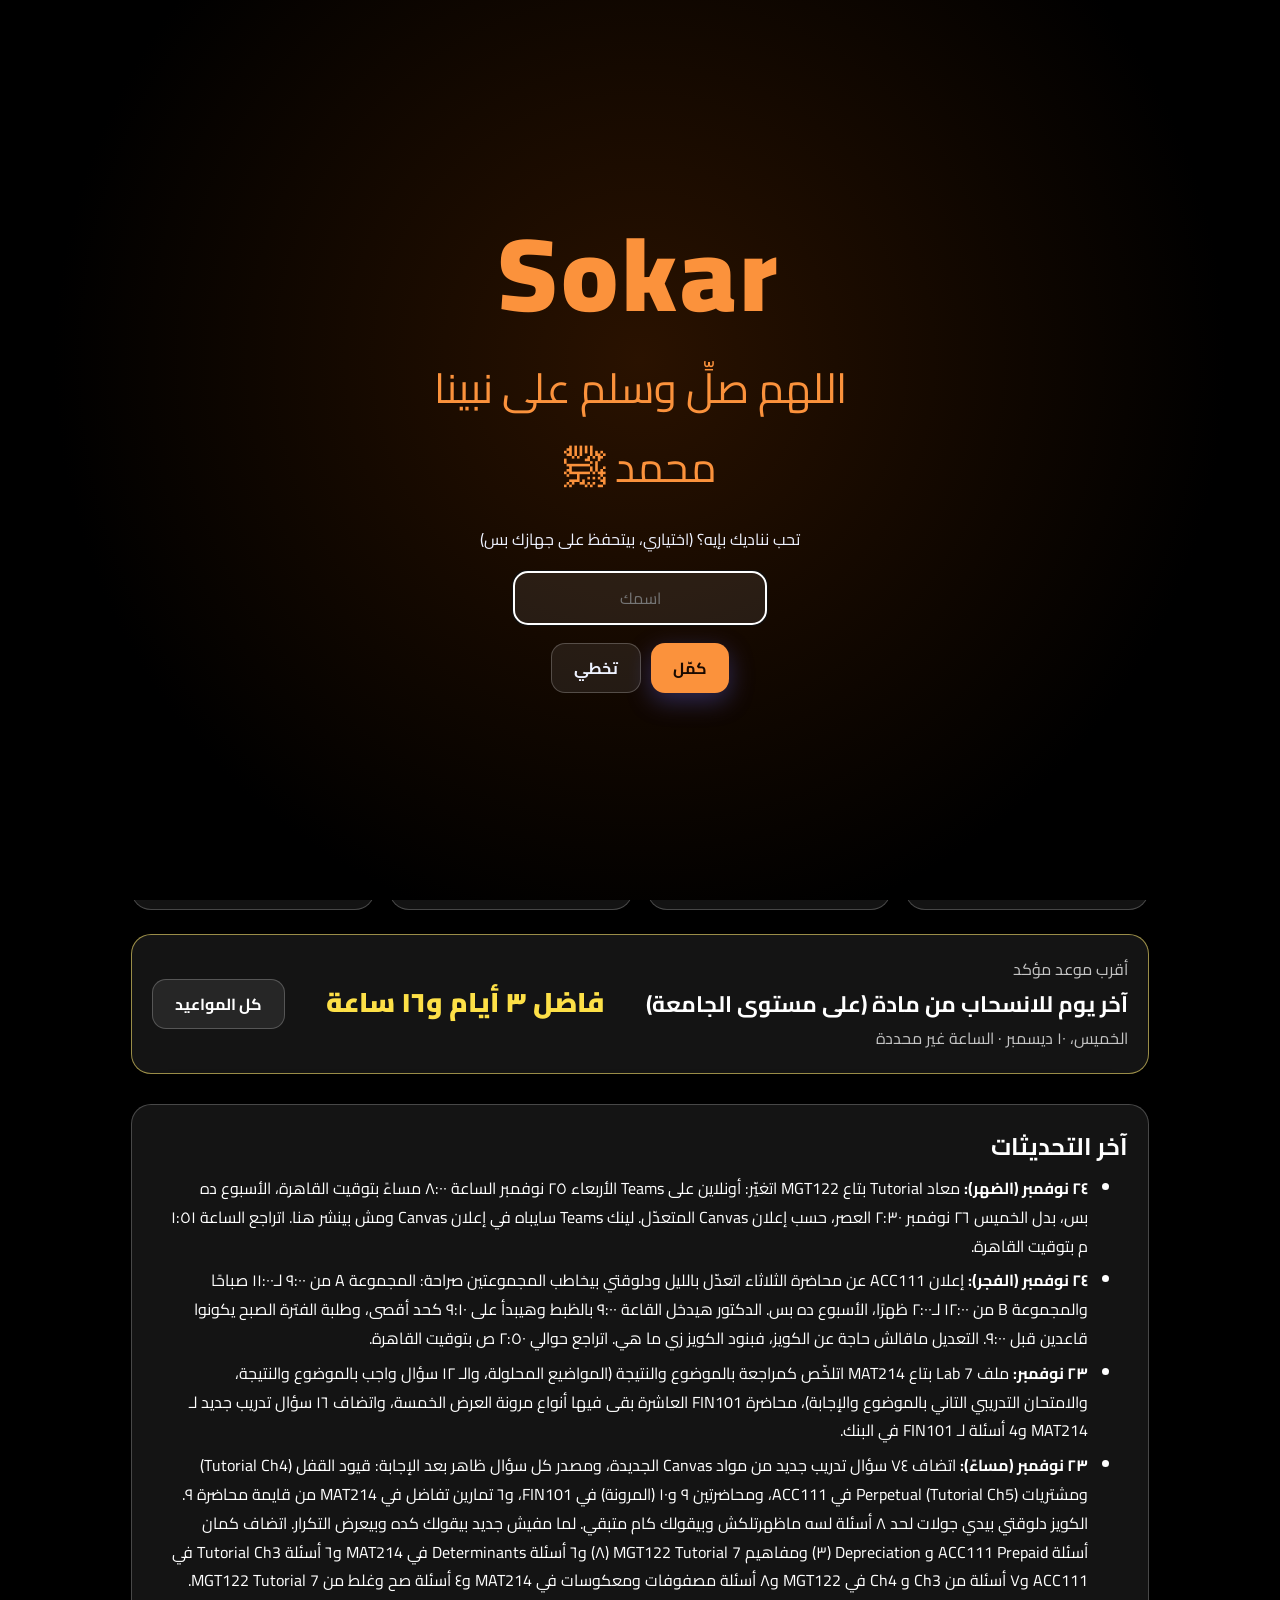
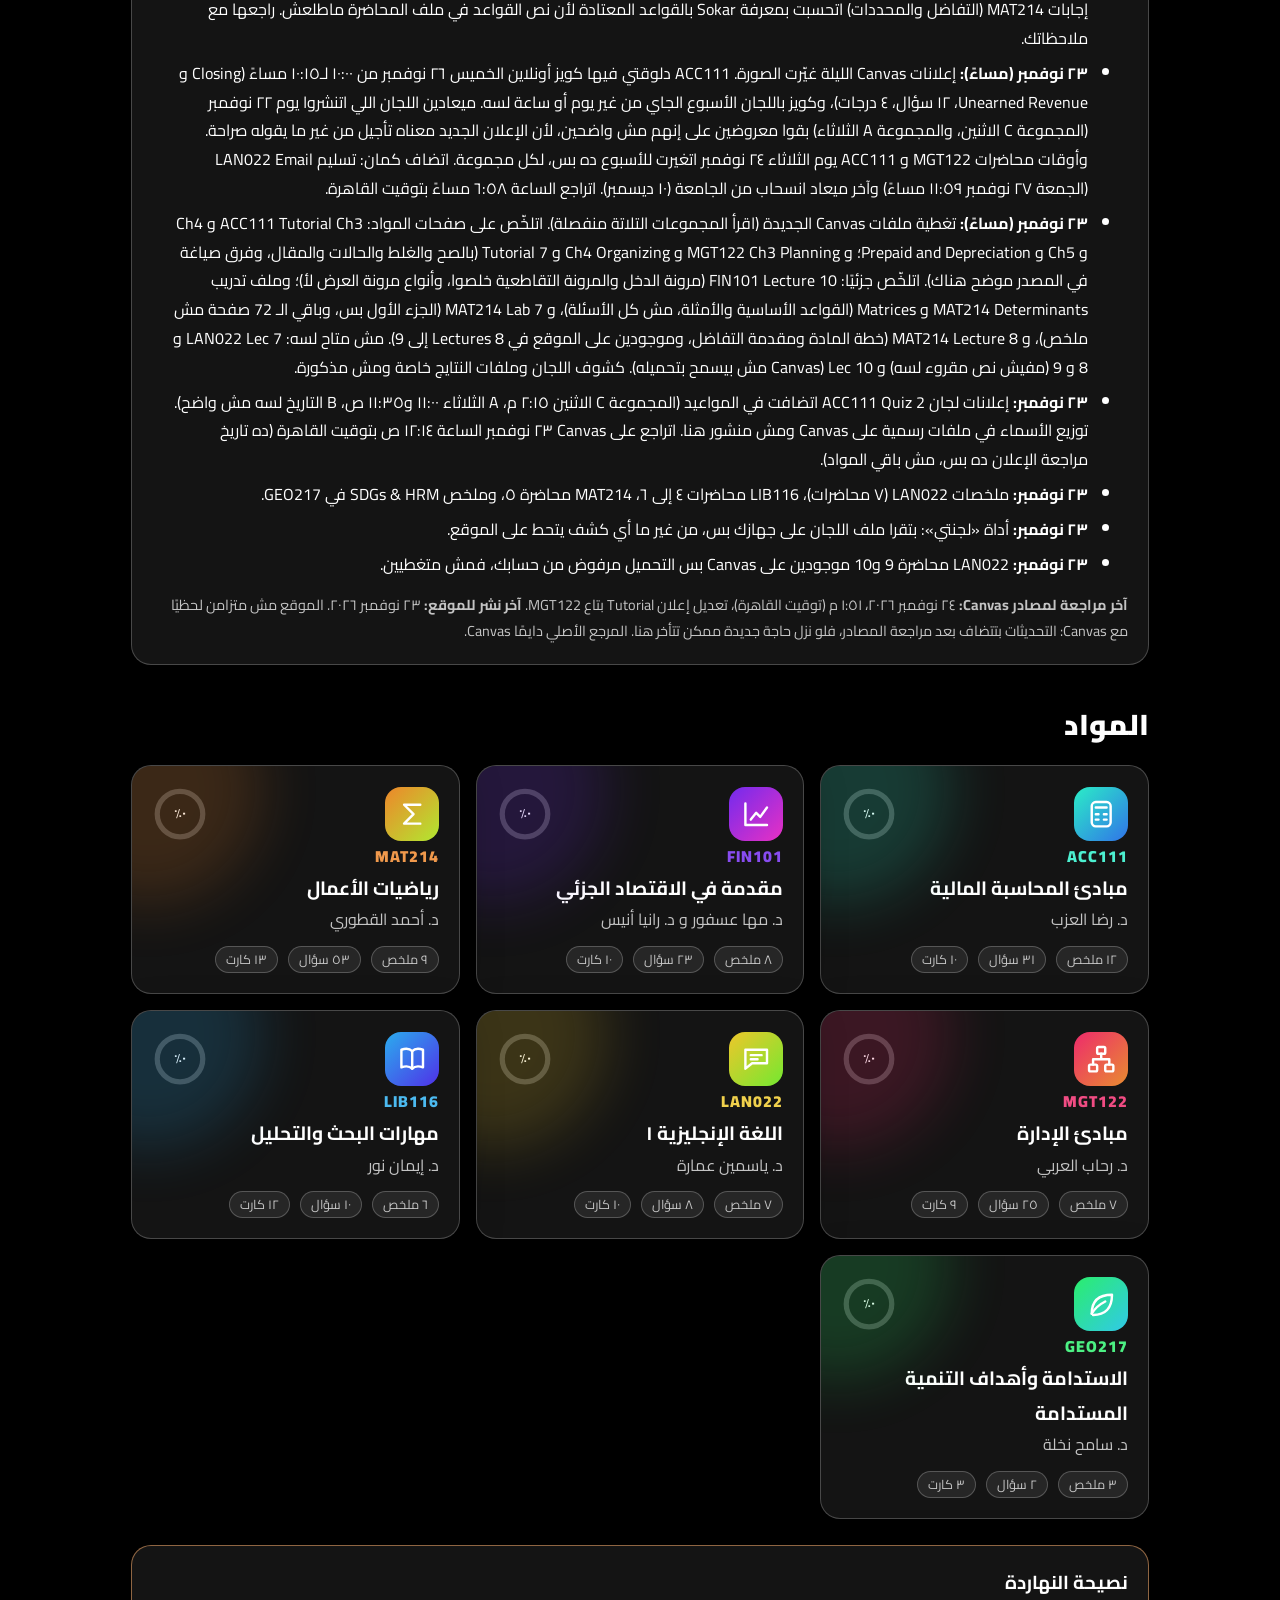
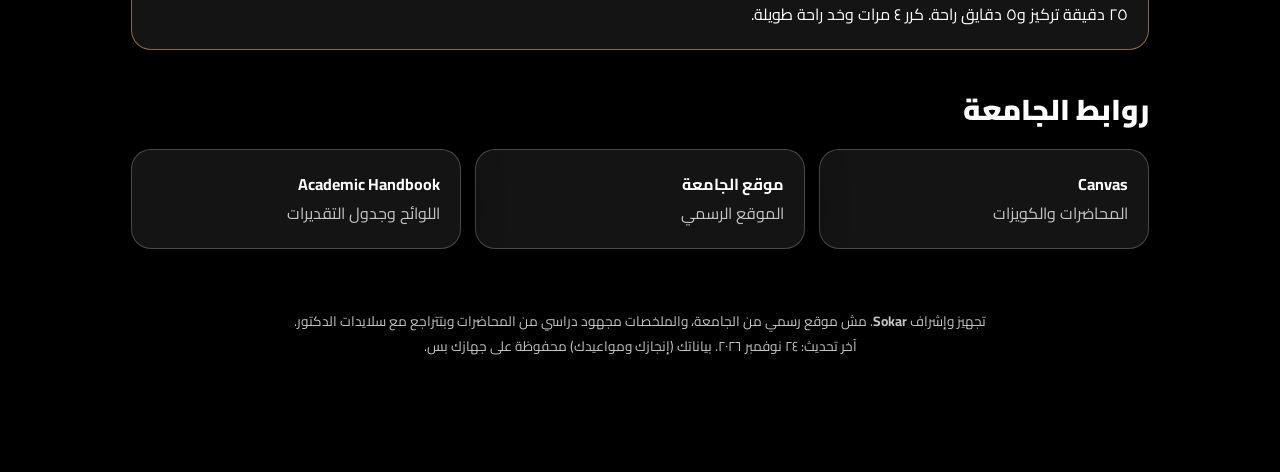
==== commit dd66d58d: "Add new script for data-bank2.js in ar.html" ====
--- a/ar.html
+++ b/ar.html
@@ -19,5 +19,5 @@
 <main id="app" tabindex="-1"></main>
 <footer class="foot"><p>تجهيز وإشراف <b>Sokar</b>. مش موقع رسمي من الجامعة، والملخصات مجهود دراسي من المحاضرات وبتتراجع مع سلايدات الدكتور.</p><p>آخر تحديث: <span id="upd"></span>. بياناتك (إنجازك ومواعيدك) محفوظة على جهازك بس.</p></footer>
 <nav class="bottom" id="bnav"><a href="#/" data-r="home"><svg viewBox="0 0 24 24"><path d="M3 11l9-8 9 8v9a1 1 0 0 1-1 1h-5v-6H9v6H4a1 1 0 0 1-1-1z"/></svg>الرئيسية</a><a href="#/table" data-r="table"><svg viewBox="0 0 24 24"><rect x="3" y="4" width="18" height="17" rx="3"/><path d="M3 10h18M9 10v11M15 10v11"/></svg>جدول</a><a href="#/courses" data-r="courses"><svg viewBox="0 0 24 24"><path d="M4 5c3-1 6-1 8 1 2-2 5-2 8-1v13c-3-1-6-1-8 1-2-2-5-2-8-1z"/></svg>المواد</a><a href="#/deadlines" data-r="deadlines"><svg viewBox="0 0 24 24"><rect x="3" y="5" width="18" height="16" rx="3"/><path d="M8 3v4M16 3v4M3 11h18"/></svg>المواعيد</a><a href="#/tools" data-r="tools"><svg viewBox="0 0 24 24"><circle cx="12" cy="12" r="9"/><path d="M12 7v5l3 2"/></svg>أدوات</a></nav>
-<script src="js/ar/data-core.js"></script><script src="js/ar/data-acc.js"></script><script src="js/ar/data-fin.js"></script><script src="js/ar/data-mat.js"></script><script src="js/ar/data-mgt.js"></script><script src="js/ar/data-misc.js"></script><script src="js/ar/data-bank.js"></script><script src="js/ar/app.js"></script>
+<script src="js/ar/data-core.js"></script><script src="js/ar/data-acc.js"></script><script src="js/ar/data-fin.js"></script><script src="js/ar/data-mat.js"></script><script src="js/ar/data-mgt.js"></script><script src="js/ar/data-misc.js"></script><script src="js/ar/data-bank.js"></script><script src="js/ar/data-bank2.js"></script><script src="js/ar/app.js"></script>
 <script>(function(){var a=document.getElementById("lang"),ar=document.documentElement.lang==="ar";a.addEventListener("click",function(){try{localStorage.setItem("sokar.lang",ar?"en":"ar");sessionStorage.setItem("sokar.sw","1")}catch(e){}a.href=(ar?"./":"ar.html")+location.hash})})()</script></body></html>
